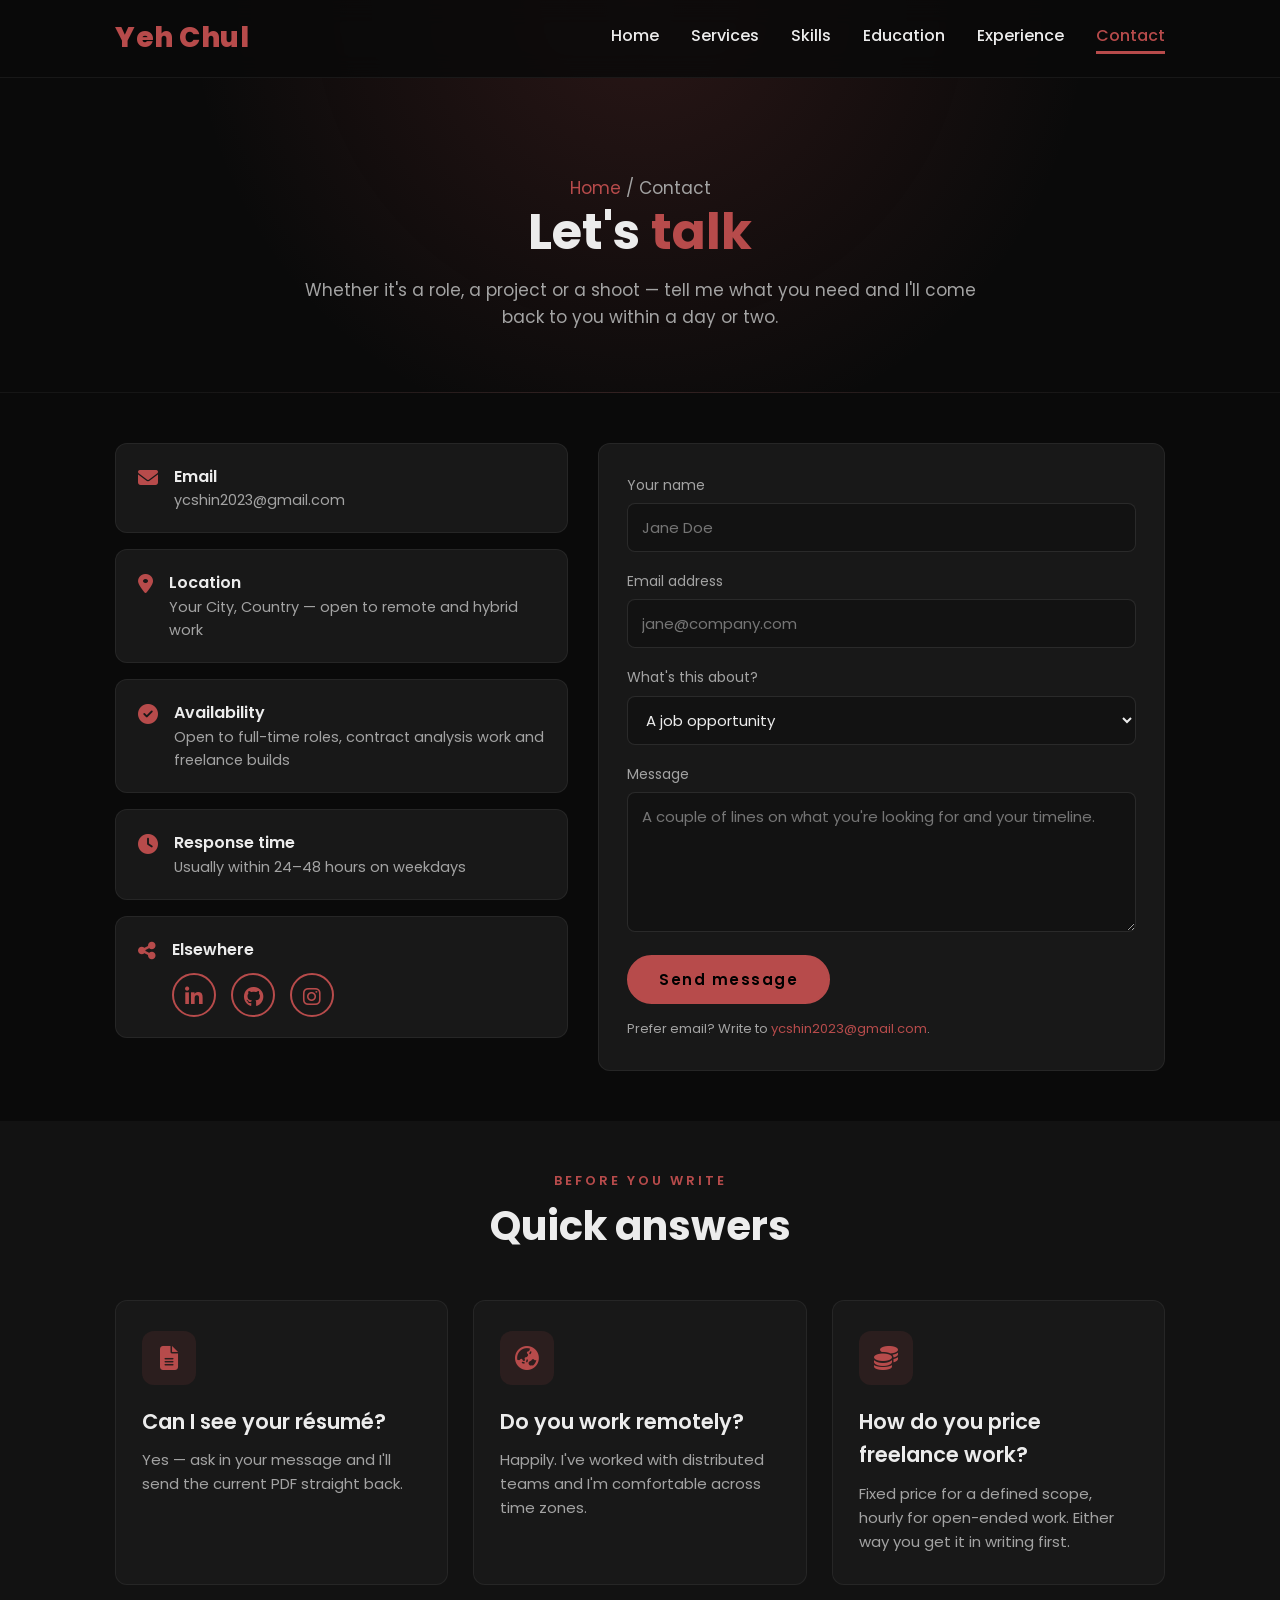
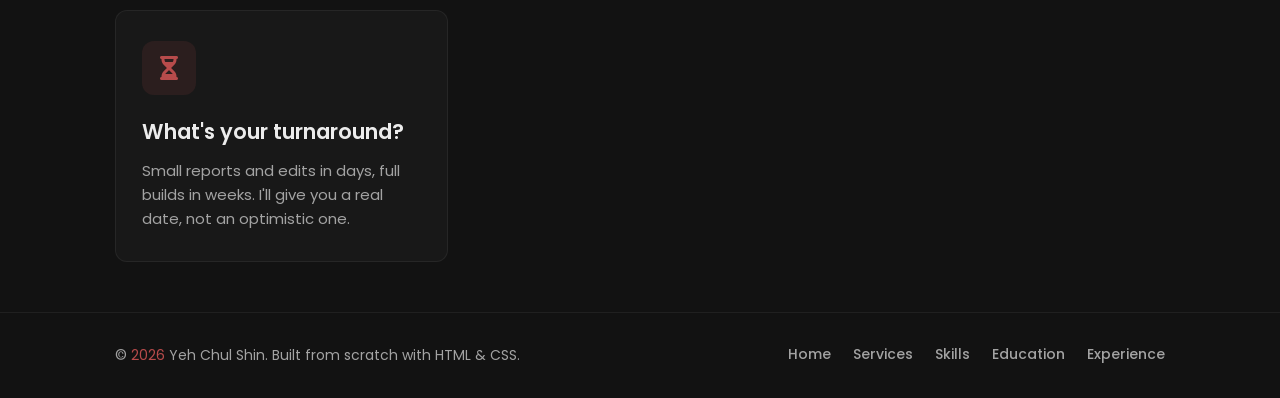
==== contact.html @ a7c72c6f "Add Services, Skills, Education, Experience and Contact pages The nav pointed every link at "#", so " ====
<!DOCTYPE html>
<html lang="en">
<head>
  <meta charset="UTF-8">
  <meta name="viewport" content="width=device-width, initial-scale=1.0">
  <meta name="description" content="Get in touch with Yeh Chul Shin — roles, freelance projects, photography bookings.">
  <title>Contact | Yeh Chul Shin</title>
  <link rel="stylesheet" href="style.css">
  <link rel="stylesheet" href="https://cdnjs.cloudflare.com/ajax/libs/font-awesome/6.5.2/css/all.min.css">
  <!-- Flags that JS is alive so the scroll-reveal styles can apply. -->
  <script>document.documentElement.classList.add('js');</script>
</head>
<body>

  <header>
    <a href="index.html" class="logo">Yeh Chul</a>
    <button class="menu-toggle" aria-label="Toggle navigation" aria-expanded="false">
      <i class="fa-solid fa-bars"></i>
    </button>
    <nav>
      <a href="index.html">Home</a>
      <a href="services.html">Services</a>
      <a href="skills.html">Skills</a>
      <a href="education.html">Education</a>
      <a href="experience.html">Experience</a>
      <a href="contact.html" class="active">Contact</a>
    </nav>
  </header>

  <section class="page-hero">
    <p class="breadcrumb"><a href="index.html">Home</a> / Contact</p>
    <h1>Let's <span>talk</span></h1>
    <p>
      Whether it's a role, a project or a shoot &mdash; tell me what you need and
      I'll come back to you within a day or two.
    </p>
  </section>

  <section>
    <div class="contact-wrap">

      <!-- ===== Contact details =====
           EDIT ME: location, availability and social links -->
      <div class="contact-info">
        <div class="info-item reveal">
          <i class="fa-solid fa-envelope"></i>
          <div>
            <h4>Email</h4>
            <a href="mailto:ycshin2023@gmail.com">ycshin2023@gmail.com</a>
          </div>
        </div>

        <div class="info-item reveal">
          <i class="fa-solid fa-location-dot"></i>
          <div>
            <h4>Location</h4>
            <p>Your City, Country &mdash; open to remote and hybrid work</p>
          </div>
        </div>

        <div class="info-item reveal">
          <i class="fa-solid fa-circle-check"></i>
          <div>
            <h4>Availability</h4>
            <p>Open to full-time roles, contract analysis work and freelance builds</p>
          </div>
        </div>

        <div class="info-item reveal">
          <i class="fa-solid fa-clock"></i>
          <div>
            <h4>Response time</h4>
            <p>Usually within 24&ndash;48 hours on weekdays</p>
          </div>
        </div>

        <div class="info-item reveal">
          <i class="fa-solid fa-share-nodes"></i>
          <div>
            <h4>Elsewhere</h4>
            <div class="social-icons" style="margin: 1rem 0 0;">
              <a href="https://www.linkedin.com/" target="_blank" rel="noopener" aria-label="LinkedIn"><i class="fa-brands fa-linkedin-in"></i></a>
              <a href="https://github.com/ycshin2023" target="_blank" rel="noopener" aria-label="GitHub"><i class="fa-brands fa-github"></i></a>
              <a href="https://www.instagram.com/" target="_blank" rel="noopener" aria-label="Instagram"><i class="fa-brands fa-instagram"></i></a>
            </div>
          </div>
        </div>
      </div>

      <!-- ===== Form =====
           No back end yet: submitting opens the visitor's mail client.
           To collect submissions properly, create a free Formspree form and
           replace the two commented attributes on <form> below. -->
      <form id="contact-form" class="reveal">
        <!-- action="https://formspree.io/f/YOUR_FORM_ID" method="POST" -->
        <div class="field">
          <label for="name">Your name</label>
          <input type="text" id="name" name="name" placeholder="Jane Doe" required>
        </div>

        <div class="field">
          <label for="email">Email address</label>
          <input type="email" id="email" name="email" placeholder="jane@company.com" required>
        </div>

        <div class="field">
          <label for="topic">What's this about?</label>
          <select id="topic" name="topic">
            <option>A job opportunity</option>
            <option>Financial analysis / reporting work</option>
            <option>IT support or automation</option>
            <option>A website build</option>
            <option>A photography booking</option>
            <option>Something else</option>
          </select>
        </div>

        <div class="field">
          <label for="message">Message</label>
          <textarea id="message" name="message" placeholder="A couple of lines on what you're looking for and your timeline." required></textarea>
        </div>

        <button type="submit" class="btn solid">Send message</button>

        <p class="form-note">
          Prefer email? Write to
          <a href="mailto:ycshin2023@gmail.com" style="color: var(--accent);">ycshin2023@gmail.com</a>.
        </p>
        <p class="form-status" id="form-status">
          Your mail client should be opening with the message ready to send.
        </p>
      </form>

    </div>
  </section>

  <!-- ===== FAQ ===== -->
  <section class="alt-bg">
    <div class="section-head reveal">
      <span class="eyebrow">Before you write</span>
      <h2>Quick answers</h2>
    </div>

    <div class="card-grid">
      <div class="card reveal">
        <div class="icon"><i class="fa-solid fa-file-lines"></i></div>
        <h3>Can I see your résumé?</h3>
        <p>Yes &mdash; ask in your message and I'll send the current PDF straight back.</p>
      </div>
      <div class="card reveal">
        <div class="icon"><i class="fa-solid fa-earth-asia"></i></div>
        <h3>Do you work remotely?</h3>
        <p>Happily. I've worked with distributed teams and I'm comfortable across time zones.</p>
      </div>
      <div class="card reveal">
        <div class="icon"><i class="fa-solid fa-coins"></i></div>
        <h3>How do you price freelance work?</h3>
        <p>Fixed price for a defined scope, hourly for open-ended work. Either way you get it in writing first.</p>
      </div>
      <div class="card reveal">
        <div class="icon"><i class="fa-solid fa-hourglass-half"></i></div>
        <h3>What's your turnaround?</h3>
        <p>Small reports and edits in days, full builds in weeks. I'll give you a real date, not an optimistic one.</p>
      </div>
    </div>
  </section>

  <footer>
    <p>&copy; <span class="year"></span> Yeh Chul Shin. Built from scratch with HTML &amp; CSS.</p>
    <nav>
      <a href="index.html">Home</a>
      <a href="services.html">Services</a>
      <a href="skills.html">Skills</a>
      <a href="education.html">Education</a>
      <a href="experience.html">Experience</a>
    </nav>
  </footer>

  <script src="script.js"></script>
</body>
</html>
---- style.css ----
@import url('https://fonts.googleapis.com/css2?family=Poppins:wght@200;300;400;500;600;700;800&family=Roboto:ital,wght@0,100..900;1,100..900&display=swap');

/* ============================================================
   Design tokens
   ============================================================ */
:root {
  --accent: #b74b4b;
  --accent-light: #d96a6a;
  --accent-soft: rgba(183, 75, 75, 0.12);
  --bg: #0a0a0a;
  --surface: #121212;
  --surface-2: #181818;
  --line: rgba(183, 75, 75, 0.22);
  --text: #ececec;
  --muted: #a3a3a3;
  --radius: 1.2rem;
  --shadow: 0 1rem 3rem rgba(0, 0, 0, 0.55);
}

* {
  margin: 0;
  padding: 0;
  box-sizing: border-box;
  text-decoration: none;
  border: none;
  outline: none;
  font-family: 'Poppins', Arial, Helvetica, sans-serif;
}

html {
  font-size: 62.5%;
  scroll-behavior: smooth;
}

body {
  width: 100%;
  min-height: 100vh;
  overflow-x: hidden;
  background-color: var(--bg);
  color: var(--text);
  line-height: 1.6;
}

::selection {
  background-color: var(--accent);
  color: #000;
}

img {
  max-width: 100%;
  display: block;
}

span {
  color: var(--accent);
}

/* ============================================================
   Header / navigation
   ============================================================ */
header {
  position: fixed;
  top: 0;
  left: 0;
  width: 100%;
  padding: 1.6rem 9%;
  background-color: rgba(10, 10, 10, 0.85);
  backdrop-filter: blur(12px);
  border-bottom: 1px solid rgba(255, 255, 255, 0.06);
  display: flex;
  justify-content: space-between;
  align-items: center;
  z-index: 100;
}

.logo {
  font-size: 2.8rem;
  color: var(--accent);
  font-weight: 800;
  letter-spacing: 0.05rem;
  transition: 0.3s ease;
}

.logo:hover {
  transform: scale(1.05);
}

nav {
  display: flex;
  align-items: center;
}

nav a {
  font-size: 1.6rem;
  color: var(--text);
  margin-left: 3.2rem;
  font-weight: 500;
  transition: 0.3s ease;
  border-bottom: 3px solid transparent;
  padding-bottom: 0.3rem;
}

nav a:hover,
nav a.active {
  color: var(--accent);
  border-bottom-color: var(--accent);
}

.menu-toggle {
  display: none;
  /* Explicit box so the button stays tappable even if the icon font
     fails to load and the <i> inside it renders empty. */
  width: 4.4rem;
  height: 4.4rem;
  align-items: center;
  justify-content: center;
  font-size: 2.6rem;
  line-height: 1;
  color: var(--accent);
  background: transparent;
  border-radius: 0.8rem;
  cursor: pointer;
}

.menu-toggle:hover {
  background-color: var(--accent-soft);
}

/* ============================================================
   Layout helpers
   ============================================================ */
section {
  padding: 5rem 9%;
}

.section-head {
  max-width: 70rem;
  margin: 0 auto 5rem;
  text-align: center;
}

.eyebrow {
  display: inline-block;
  font-size: 1.3rem;
  letter-spacing: 0.3rem;
  text-transform: uppercase;
  color: var(--accent);
  font-weight: 600;
  margin-bottom: 1rem;
}

.section-head h2 {
  font-size: 4rem;
  font-weight: 700;
  line-height: 1.2;
}

.section-head p {
  font-size: 1.6rem;
  color: var(--muted);
  margin-top: 1.2rem;
}

.alt-bg {
  background-color: var(--surface);
}

/* ============================================================
   Buttons
   ============================================================ */
.btn {
  display: inline-block;
  padding: 1.1rem 3rem;
  background-color: transparent;
  border-radius: 4rem;
  font-size: 1.5rem;
  color: var(--accent);
  letter-spacing: 0.15rem;
  font-weight: 600;
  border: 2px solid var(--accent);
  transition: 0.3s ease;
  cursor: pointer;
}

.btn:hover {
  transform: translateY(-3px);
  background-color: var(--accent);
  color: #000;
  box-shadow: 0 0 2.5rem rgba(183, 75, 75, 0.45);
}

.btn.solid {
  background-color: var(--accent);
  color: #000;
}

.btn.solid:hover {
  background-color: transparent;
  color: var(--accent);
}

.btn-row {
  display: flex;
  flex-wrap: wrap;
  gap: 1.6rem;
  margin-top: 2.5rem;
}

/* ============================================================
   Home / hero
   ============================================================ */
.home {
  display: flex;
  justify-content: center;
  align-items: center;
  gap: 8rem;
  min-height: 100vh;
  padding-top: 12rem;
}

.home .home-content h1 {
  font-size: 5.6rem;
  font-weight: 700;
  line-height: 1.25;
}

.home-content h3 {
  font-size: 3.2rem;
  margin-bottom: 1.5rem;
  font-weight: 600;
}

.home-content p {
  font-size: 1.6rem;
  color: var(--muted);
  max-width: 58rem;
}

.home-img img {
  width: 30vw;
  min-width: 26rem;
  aspect-ratio: 1;
  object-fit: cover;
  border-radius: 50%;
  border: 3px solid var(--accent);
  box-shadow: 0 0 3.5rem rgba(183, 75, 75, 0.35);
  transition: 0.3s ease;
}

.home-img img:hover {
  transform: scale(1.03);
  box-shadow: 0 0 5rem rgba(183, 75, 75, 0.6);
}

.social-icons {
  display: flex;
  gap: 1.5rem;
  margin: 2.5rem 0;
}

.social-icons a {
  display: inline-flex;
  justify-content: center;
  align-items: center;
  width: 4.4rem;
  height: 4.4rem;
  border: 0.2rem solid var(--accent);
  font-size: 2rem;
  border-radius: 50%;
  transition: 0.3s ease;
  color: var(--accent);
}

.social-icons a:hover {
  color: #000;
  transform: translateY(-5px);
  background-color: var(--accent);
  box-shadow: 0 0 2rem rgba(183, 75, 75, 0.5);
}

/* Rotating job title */
.typing-text {
  font-size: 3.2rem;
  font-weight: 600;
  min-width: 28rem;
}

.typing-text span {
  position: relative;
}

.typing-text span::before {
  content: "Financial Analyst";
  color: var(--accent);
  animation: words 12s infinite;
}

.typing-text span::after {
  content: "";
  background-color: var(--bg);
  position: absolute;
  top: 0;
  right: -0.8rem;
  width: calc(100% + 0.8rem);
  height: 100%;
  border-left: 3px solid var(--bg);
  animation: cursor 0.7s infinite, typing 3s steps(18) infinite;
}

@keyframes cursor {
  to { border-left-color: var(--accent); }
}

@keyframes typing {
  10%, 15%, 30%, 35%, 50%, 55%, 70%, 75%, 90%, 95% { width: 0; }
  5%, 20%, 25%, 40%, 45%, 60%, 65%, 80%, 85% { width: calc(100% + 0.8rem); }
}

@keyframes words {
  0%, 25%   { content: "Financial Analyst"; }
  26%, 50%  { content: "IT Specialist"; }
  51%, 75%  { content: "Web Developer"; }
  76%, 100% { content: "Photographer"; }
}

/* ============================================================
   Stats strip
   ============================================================ */
.stats {
  display: grid;
  grid-template-columns: repeat(auto-fit, minmax(20rem, 1fr));
  gap: 2rem;
  padding: 4rem 9%;
  background-color: var(--surface);
  border-block: 1px solid rgba(255, 255, 255, 0.05);
}

.stat {
  text-align: center;
}

.stat strong {
  display: block;
  font-size: 4rem;
  font-weight: 700;
  color: var(--accent);
  line-height: 1.1;
}

.stat span {
  font-size: 1.4rem;
  color: var(--muted);
  letter-spacing: 0.1rem;
}

/* ============================================================
   Page banner (sub-pages)
   ============================================================ */
.page-hero {
  padding: 16rem 9% 6rem;
  text-align: center;
  background:
    radial-gradient(circle at 50% 0%, rgba(183, 75, 75, 0.18), transparent 60%),
    var(--bg);
  border-bottom: 1px solid rgba(255, 255, 255, 0.05);
}

.page-hero h1 {
  font-size: 5rem;
  font-weight: 700;
  line-height: 1.2;
}

.page-hero p {
  font-size: 1.7rem;
  color: var(--muted);
  max-width: 68rem;
  margin: 1.5rem auto 0;
}

.breadcrumb {
  font-size: 1.4rem;
  color: var(--muted);
  margin-bottom: 1.5rem;
}

.breadcrumb a {
  color: var(--accent);
}

.breadcrumb a:hover {
  text-decoration: underline;
}

/* ============================================================
   Cards
   ============================================================ */
.card-grid {
  display: grid;
  grid-template-columns: repeat(auto-fit, minmax(30rem, 1fr));
  gap: 2.5rem;
}

.card {
  background-color: var(--surface-2);
  border: 1px solid rgba(255, 255, 255, 0.06);
  border-radius: var(--radius);
  padding: 3rem 2.6rem;
  transition: 0.3s ease;
}

.card:hover {
  transform: translateY(-6px);
  border-color: var(--accent);
  box-shadow: var(--shadow);
}

.card .icon {
  display: inline-flex;
  justify-content: center;
  align-items: center;
  width: 5.4rem;
  height: 5.4rem;
  border-radius: 1.2rem;
  background-color: var(--accent-soft);
  color: var(--accent);
  font-size: 2.4rem;
  margin-bottom: 2rem;
}

.card h3 {
  font-size: 2.1rem;
  font-weight: 600;
  margin-bottom: 1rem;
}

.card p {
  font-size: 1.5rem;
  color: var(--muted);
}

.card ul {
  list-style: none;
  margin-top: 1.8rem;
  display: grid;
  gap: 0.9rem;
}

.card ul li {
  font-size: 1.45rem;
  color: var(--muted);
  padding-left: 2.4rem;
  position: relative;
}

.card ul li::before {
  content: "\2713";
  position: absolute;
  left: 0;
  color: var(--accent);
  font-weight: 700;
}

.card-link {
  display: inline-block;
  margin-top: 2rem;
  font-size: 1.45rem;
  font-weight: 600;
  color: var(--accent);
}

.card-link:hover {
  letter-spacing: 0.08rem;
}

/* Teaser cards on the home page */
.teaser {
  display: block;
  color: inherit;
}

.teaser h3 {
  display: flex;
  align-items: center;
  justify-content: space-between;
  gap: 1rem;
}

.teaser h3 i {
  color: var(--accent);
  font-size: 1.6rem;
  transition: 0.3s ease;
}

.teaser:hover h3 i {
  transform: translateX(6px);
}

/* ============================================================
   Skills
   ============================================================ */
.skill-block {
  background-color: var(--surface-2);
  border: 1px solid rgba(255, 255, 255, 0.06);
  border-radius: var(--radius);
  padding: 3rem 2.6rem;
}

.skill-block h3 {
  font-size: 2rem;
  margin-bottom: 2.5rem;
  display: flex;
  align-items: center;
  gap: 1.2rem;
}

.skill-block h3 i {
  color: var(--accent);
}

.skill {
  margin-bottom: 2rem;
}

.skill-label {
  display: flex;
  justify-content: space-between;
  font-size: 1.45rem;
  margin-bottom: 0.7rem;
  color: var(--muted);
}

.skill-label strong {
  color: var(--text);
  font-weight: 500;
}

.bar {
  height: 0.8rem;
  border-radius: 1rem;
  background-color: rgba(255, 255, 255, 0.08);
  overflow: hidden;
}

.bar span {
  display: block;
  height: 100%;
  width: 0;
  border-radius: 1rem;
  background: linear-gradient(90deg, var(--accent), var(--accent-light));
  transition: width 1.2s cubic-bezier(0.2, 0.8, 0.2, 1);
}

.tag-cloud {
  display: flex;
  flex-wrap: wrap;
  gap: 1rem;
}

.tag {
  font-size: 1.4rem;
  padding: 0.7rem 1.6rem;
  border-radius: 4rem;
  border: 1px solid var(--line);
  background-color: var(--accent-soft);
  color: var(--text);
  transition: 0.3s ease;
}

.tag:hover {
  background-color: var(--accent);
  color: #000;
  transform: translateY(-3px);
}

/* ============================================================
   Timeline (education + experience)
   ============================================================ */
.timeline {
  position: relative;
  max-width: 88rem;
  margin: 0 auto;
  padding-left: 3.5rem;
}

.timeline::before {
  content: "";
  position: absolute;
  left: 0.85rem;
  top: 0.8rem;
  bottom: 0.8rem;
  width: 2px;
  background: linear-gradient(180deg, var(--accent), rgba(183, 75, 75, 0.1));
}

.timeline-item {
  position: relative;
  background-color: var(--surface-2);
  border: 1px solid rgba(255, 255, 255, 0.06);
  border-radius: var(--radius);
  padding: 2.6rem 2.6rem;
  margin-bottom: 2.5rem;
  transition: 0.3s ease;
}

.timeline-item:hover {
  border-color: var(--accent);
  transform: translateX(6px);
}

.timeline-item::before {
  content: "";
  position: absolute;
  left: -3.32rem;
  top: 3rem;
  width: 1.4rem;
  height: 1.4rem;
  border-radius: 50%;
  background-color: var(--bg);
  border: 3px solid var(--accent);
}

.timeline-date {
  display: inline-block;
  font-size: 1.3rem;
  font-weight: 600;
  letter-spacing: 0.1rem;
  color: var(--accent);
  background-color: var(--accent-soft);
  padding: 0.4rem 1.4rem;
  border-radius: 4rem;
  margin-bottom: 1.2rem;
}

.timeline-item h3 {
  font-size: 2.1rem;
  font-weight: 600;
}

.timeline-item .org {
  font-size: 1.5rem;
  color: var(--accent-light);
  margin-bottom: 1.2rem;
}

.timeline-item p {
  font-size: 1.5rem;
  color: var(--muted);
}

.timeline-item ul {
  list-style: none;
  margin-top: 1.4rem;
  display: grid;
  gap: 0.9rem;
}

.timeline-item ul li {
  font-size: 1.45rem;
  color: var(--muted);
  padding-left: 2.2rem;
  position: relative;
}

.timeline-item ul li::before {
  content: "\25B8";
  position: absolute;
  left: 0;
  color: var(--accent);
}

.chip-row {
  display: flex;
  flex-wrap: wrap;
  gap: 0.8rem;
  margin-top: 1.8rem;
}

.chip {
  font-size: 1.25rem;
  padding: 0.4rem 1.2rem;
  border-radius: 4rem;
  border: 1px solid var(--line);
  color: var(--muted);
}

/* ============================================================
   Contact
   ============================================================ */
.contact-wrap {
  display: grid;
  grid-template-columns: 1fr 1.25fr;
  gap: 3rem;
  max-width: 110rem;
  margin: 0 auto;
}

.contact-info {
  display: grid;
  gap: 1.6rem;
  align-content: start;
}

.info-item {
  display: flex;
  gap: 1.6rem;
  align-items: flex-start;
  background-color: var(--surface-2);
  border: 1px solid rgba(255, 255, 255, 0.06);
  border-radius: var(--radius);
  padding: 2rem 2.2rem;
  transition: 0.3s ease;
}

.info-item:hover {
  border-color: var(--accent);
}

.info-item i {
  color: var(--accent);
  font-size: 2rem;
  margin-top: 0.4rem;
}

.info-item h4 {
  font-size: 1.6rem;
  font-weight: 600;
}

.info-item p,
.info-item a {
  font-size: 1.45rem;
  color: var(--muted);
  word-break: break-word;
}

.info-item a:hover {
  color: var(--accent);
}

form {
  background-color: var(--surface-2);
  border: 1px solid rgba(255, 255, 255, 0.06);
  border-radius: var(--radius);
  padding: 3rem 2.8rem;
}

.field {
  margin-bottom: 1.8rem;
}

.field label {
  display: block;
  font-size: 1.4rem;
  margin-bottom: 0.7rem;
  color: var(--muted);
}

.field input,
.field select,
.field textarea {
  width: 100%;
  font-size: 1.5rem;
  color: var(--text);
  background-color: var(--surface);
  border: 1px solid rgba(255, 255, 255, 0.1);
  border-radius: 0.8rem;
  padding: 1.2rem 1.4rem;
  transition: 0.3s ease;
}

.field input:focus,
.field select:focus,
.field textarea:focus {
  border-color: var(--accent);
  box-shadow: 0 0 0 3px var(--accent-soft);
}

.field textarea {
  resize: vertical;
  min-height: 14rem;
}

.form-note {
  font-size: 1.3rem;
  color: var(--muted);
  margin-top: 1.5rem;
}

.form-status {
  font-size: 1.45rem;
  margin-top: 1.5rem;
  display: none;
}

.form-status.show {
  display: block;
  color: var(--accent-light);
}

/* ============================================================
   CTA band + footer
   ============================================================ */
.cta {
  text-align: center;
  background:
    radial-gradient(circle at 50% 100%, rgba(183, 75, 75, 0.18), transparent 60%),
    var(--bg);
}

.cta h2 {
  font-size: 3.6rem;
  font-weight: 700;
}

.cta p {
  font-size: 1.6rem;
  color: var(--muted);
  max-width: 56rem;
  margin: 1.2rem auto 0;
}

.cta .btn-row {
  justify-content: center;
}

footer {
  padding: 3rem 9%;
  background-color: var(--surface);
  border-top: 1px solid rgba(255, 255, 255, 0.06);
  display: flex;
  flex-wrap: wrap;
  gap: 1.5rem;
  justify-content: space-between;
  align-items: center;
}

footer p,
footer a {
  font-size: 1.4rem;
  color: var(--muted);
}

footer nav a {
  margin-left: 2.2rem;
  border: none;
}

footer a:hover {
  color: var(--accent);
}

/* ============================================================
   Scroll reveal
   ============================================================ */
/* Only hide content once we know JavaScript is running to bring it back.
   Without the .js class (script blocked, JS disabled) everything stays
   visible rather than leaving a blank page. */
.js .reveal {
  opacity: 0;
  transform: translateY(2.5rem);
  transition: opacity 0.7s ease, transform 0.7s ease;
}

.js .reveal.visible {
  opacity: 1;
  transform: none;
}

@media (prefers-reduced-motion: reduce) {
  * {
    animation: none !important;
    transition: none !important;
  }
  .js .reveal {
    opacity: 1;
    transform: none;
  }
}

/* ============================================================
   Responsive
   ============================================================ */
@media (max-width: 1100px) {
  .home { gap: 4rem; }
  .contact-wrap { grid-template-columns: 1fr; }
}

@media (max-width: 995px) {
  .menu-toggle { display: inline-flex; }

  nav {
    position: absolute;
    display: none;
    flex-direction: column;
    align-items: flex-start;
    top: 100%;
    right: 0;
    width: 55%;
    min-width: 24rem;
    padding: 2rem 2.5rem;
    background-color: #161616;
    border-left: 3px solid var(--accent);
    border-bottom: 3px solid var(--accent);
    border-bottom-left-radius: 2rem;
  }

  nav.active { display: flex; }

  nav a {
    display: block;
    font-size: 1.8rem;
    margin: 1.4rem 0;
    margin-left: 0;
  }

  .home {
    flex-direction: column-reverse;
    text-align: center;
    padding-top: 14rem;
  }

  .home-content p { margin-inline: auto; }
  .social-icons, .btn-row { justify-content: center; }
  .home .home-content h1 { font-size: 4.2rem; }
  .home-content h3, .typing-text { font-size: 2.6rem; }
  .home-img img { width: 62vw; }
  .page-hero h1 { font-size: 3.8rem; }
  .section-head h2 { font-size: 3.2rem; }
  footer { justify-content: center; text-align: center; }
  footer nav {
    position: static;
    display: flex;
    flex-direction: row;
    flex-wrap: wrap;
    justify-content: center;
    gap: 1.5rem;
    width: auto;
    padding: 0;
    border: none;
    background: transparent;
  }
  footer nav a { margin: 0; font-size: 1.4rem; }
}

@media (max-width: 600px) {
  section { padding: 4rem 6%; }
  header { padding: 1.4rem 6%; }
  .page-hero { padding: 13rem 6% 5rem; }
  .stats { padding: 3.5rem 6%; }
  footer { padding: 3rem 6%; }
  .timeline { padding-left: 2.6rem; }
  .timeline-item::before { left: -2.45rem; }
}
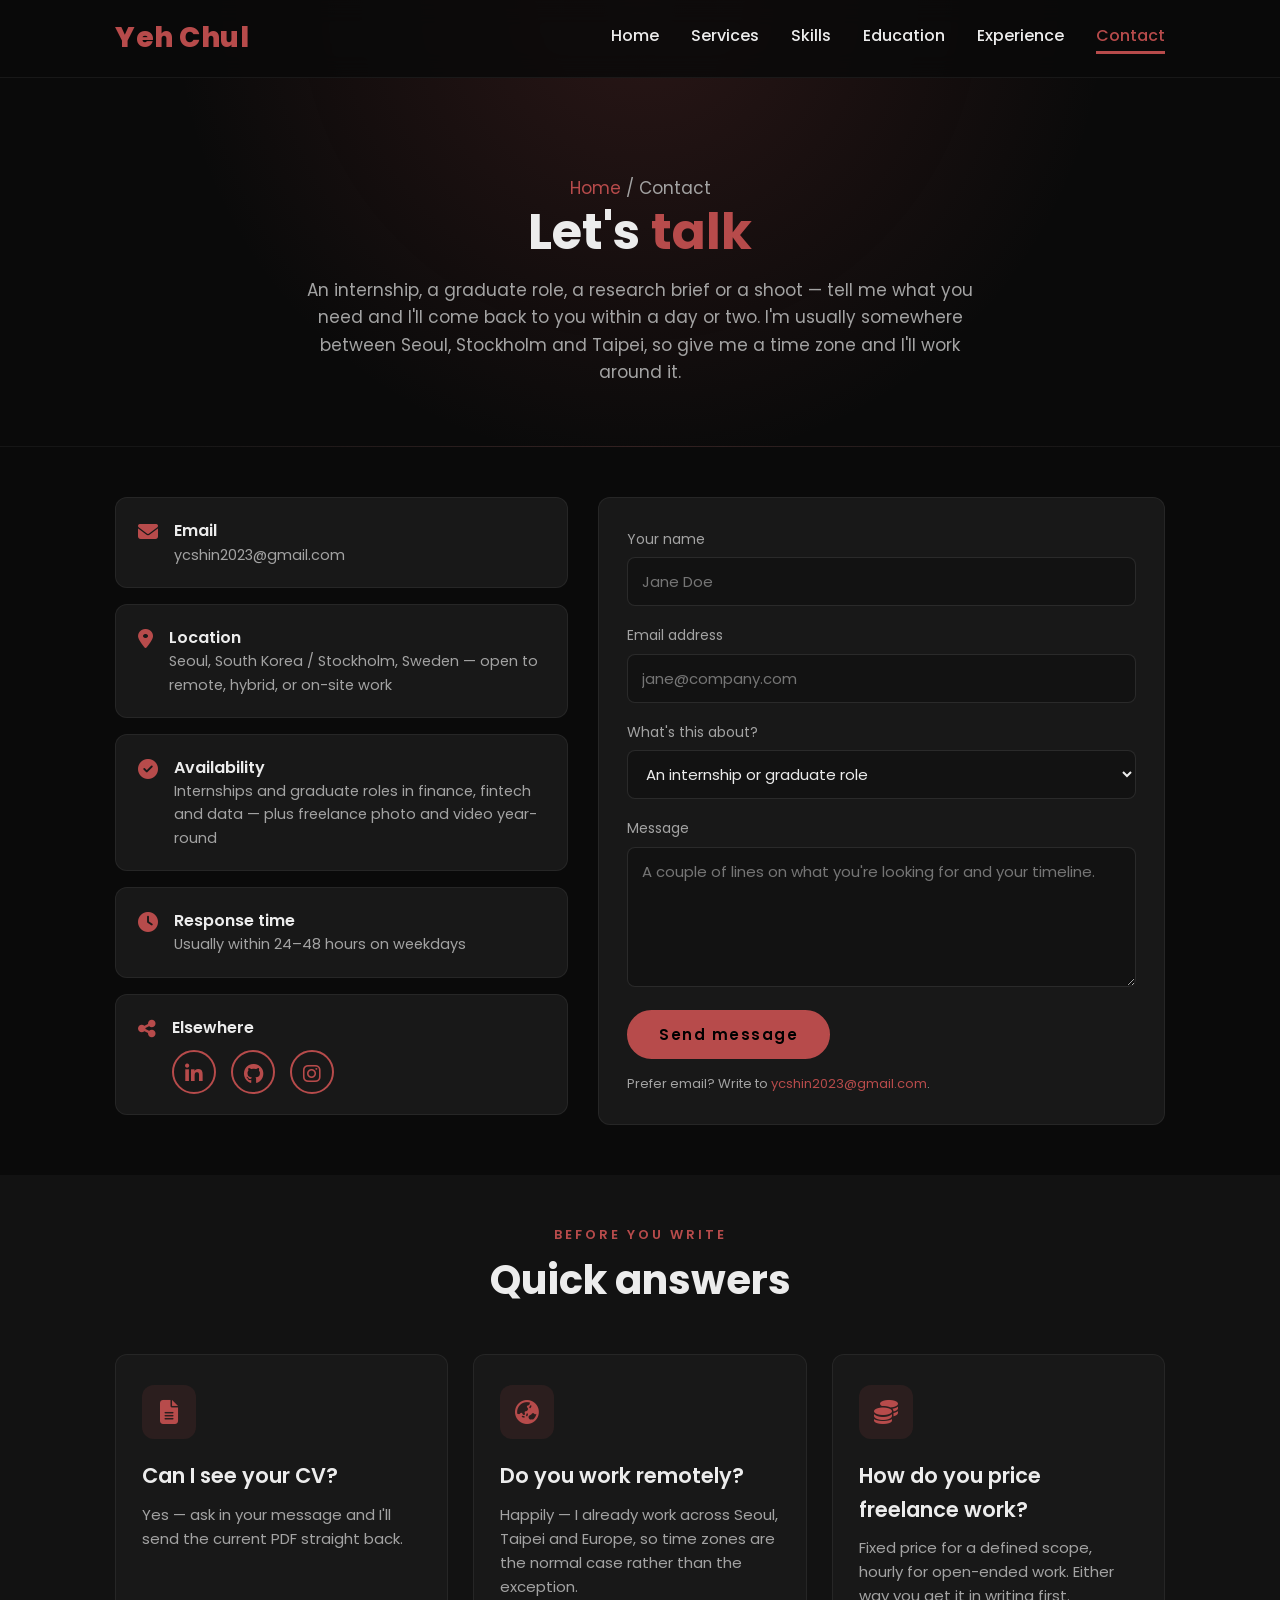
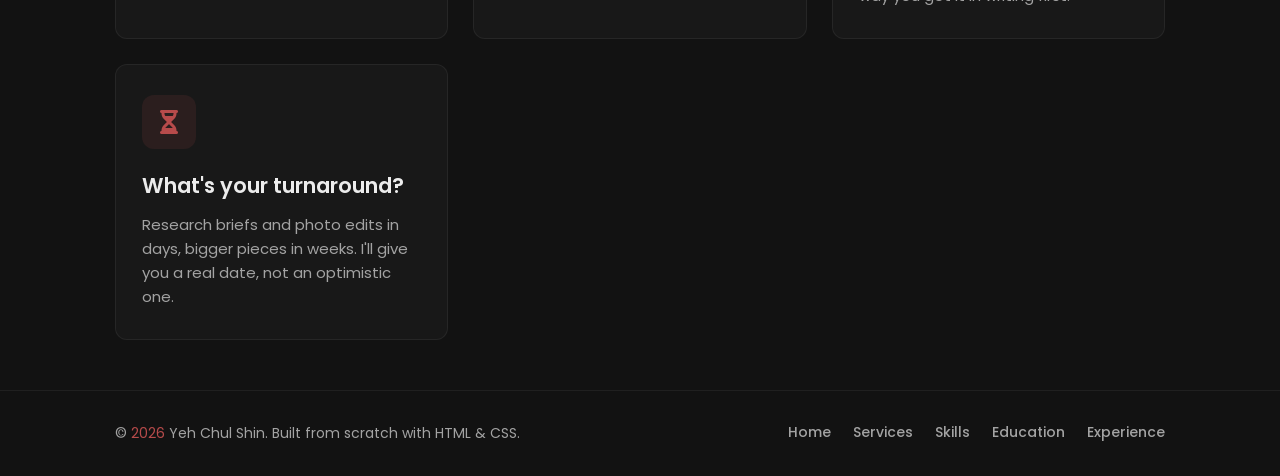
==== commit 5957fc83: "Replace placeholder content with Yeh Chul Shin's real profile Applies 42 copy edits made in the prev" ====
--- a/contact.html
+++ b/contact.html
@@ -3,7 +3,7 @@
 <head>
   <meta charset="UTF-8">
   <meta name="viewport" content="width=device-width, initial-scale=1.0">
-  <meta name="description" content="Get in touch with Yeh Chul Shin — roles, freelance projects, photography bookings.">
+  <meta name="description" content="Get in touch with Yeh Chul Shin — internships, graduate roles, research briefs and photography bookings.">
   <title>Contact | Yeh Chul Shin</title>
   <link rel="stylesheet" href="style.css">
   <link rel="stylesheet" href="https://cdnjs.cloudflare.com/ajax/libs/font-awesome/6.5.2/css/all.min.css">
@@ -31,8 +31,10 @@
     <p class="breadcrumb"><a href="index.html">Home</a> / Contact</p>
     <h1>Let's <span>talk</span></h1>
     <p>
-      Whether it's a role, a project or a shoot &mdash; tell me what you need and
-      I'll come back to you within a day or two.
+      An internship, a graduate role, a research brief or a shoot &mdash; tell
+      me what you need and I'll come back to you within a day or two. I'm
+      usually somewhere between Seoul, Stockholm and Taipei, so give me a
+      time zone and I'll work around it.
     </p>
   </section>
 
@@ -40,7 +42,8 @@
     <div class="contact-wrap">
 
       <!-- ===== Contact details =====
-           EDIT ME: location, availability and social links -->
+           EDIT ME: the LinkedIn and Instagram links still point at each
+           site's homepage - swap in your own profile URLs. -->
       <div class="contact-info">
         <div class="info-item reveal">
           <i class="fa-solid fa-envelope"></i>
@@ -54,7 +57,7 @@
           <i class="fa-solid fa-location-dot"></i>
           <div>
             <h4>Location</h4>
-            <p>Your City, Country &mdash; open to remote and hybrid work</p>
+            <p>Seoul, South Korea / Stockholm, Sweden &mdash; open to remote, hybrid, or on-site work</p>
           </div>
         </div>
 
@@ -62,7 +65,7 @@
           <i class="fa-solid fa-circle-check"></i>
           <div>
             <h4>Availability</h4>
-            <p>Open to full-time roles, contract analysis work and freelance builds</p>
+            <p>Internships and graduate roles in finance, fintech and data &mdash; plus freelance photo and video year-round</p>
           </div>
         </div>
 
@@ -106,11 +109,11 @@
         <div class="field">
           <label for="topic">What's this about?</label>
           <select id="topic" name="topic">
-            <option>A job opportunity</option>
-            <option>Financial analysis / reporting work</option>
-            <option>IT support or automation</option>
-            <option>A website build</option>
-            <option>A photography booking</option>
+            <option>An internship or graduate role</option>
+            <option>A research or analysis brief</option>
+            <option>Data &amp; dashboard work</option>
+            <option>Communications or content</option>
+            <option>A photo or video booking</option>
             <option>Something else</option>
           </select>
         </div>
@@ -144,13 +147,13 @@
     <div class="card-grid">
       <div class="card reveal">
         <div class="icon"><i class="fa-solid fa-file-lines"></i></div>
-        <h3>Can I see your résumé?</h3>
+        <h3>Can I see your CV?</h3>
         <p>Yes &mdash; ask in your message and I'll send the current PDF straight back.</p>
       </div>
       <div class="card reveal">
         <div class="icon"><i class="fa-solid fa-earth-asia"></i></div>
         <h3>Do you work remotely?</h3>
-        <p>Happily. I've worked with distributed teams and I'm comfortable across time zones.</p>
+        <p>Happily &mdash; I already work across Seoul, Taipei and Europe, so time zones are the normal case rather than the exception.</p>
       </div>
       <div class="card reveal">
         <div class="icon"><i class="fa-solid fa-coins"></i></div>
@@ -160,7 +163,7 @@
       <div class="card reveal">
         <div class="icon"><i class="fa-solid fa-hourglass-half"></i></div>
         <h3>What's your turnaround?</h3>
-        <p>Small reports and edits in days, full builds in weeks. I'll give you a real date, not an optimistic one.</p>
+        <p>Research briefs and photo edits in days, bigger pieces in weeks. I'll give you a real date, not an optimistic one.</p>
       </div>
     </div>
   </section>
--- a/style.css
+++ b/style.css
@@ -290,7 +290,7 @@
 }
 
 .typing-text span::before {
-  content: "Financial Analyst";
+  content: "Business Student";
   color: var(--accent);
   animation: words 12s infinite;
 }
@@ -317,9 +317,9 @@
 }
 
 @keyframes words {
-  0%, 25%   { content: "Financial Analyst"; }
-  26%, 50%  { content: "IT Specialist"; }
-  51%, 75%  { content: "Web Developer"; }
+  0%, 25%   { content: "Business Student"; }
+  26%, 50%  { content: "Research Assistant"; }
+  51%, 75%  { content: "Data Analyst"; }
   76%, 100% { content: "Photographer"; }
 }
 
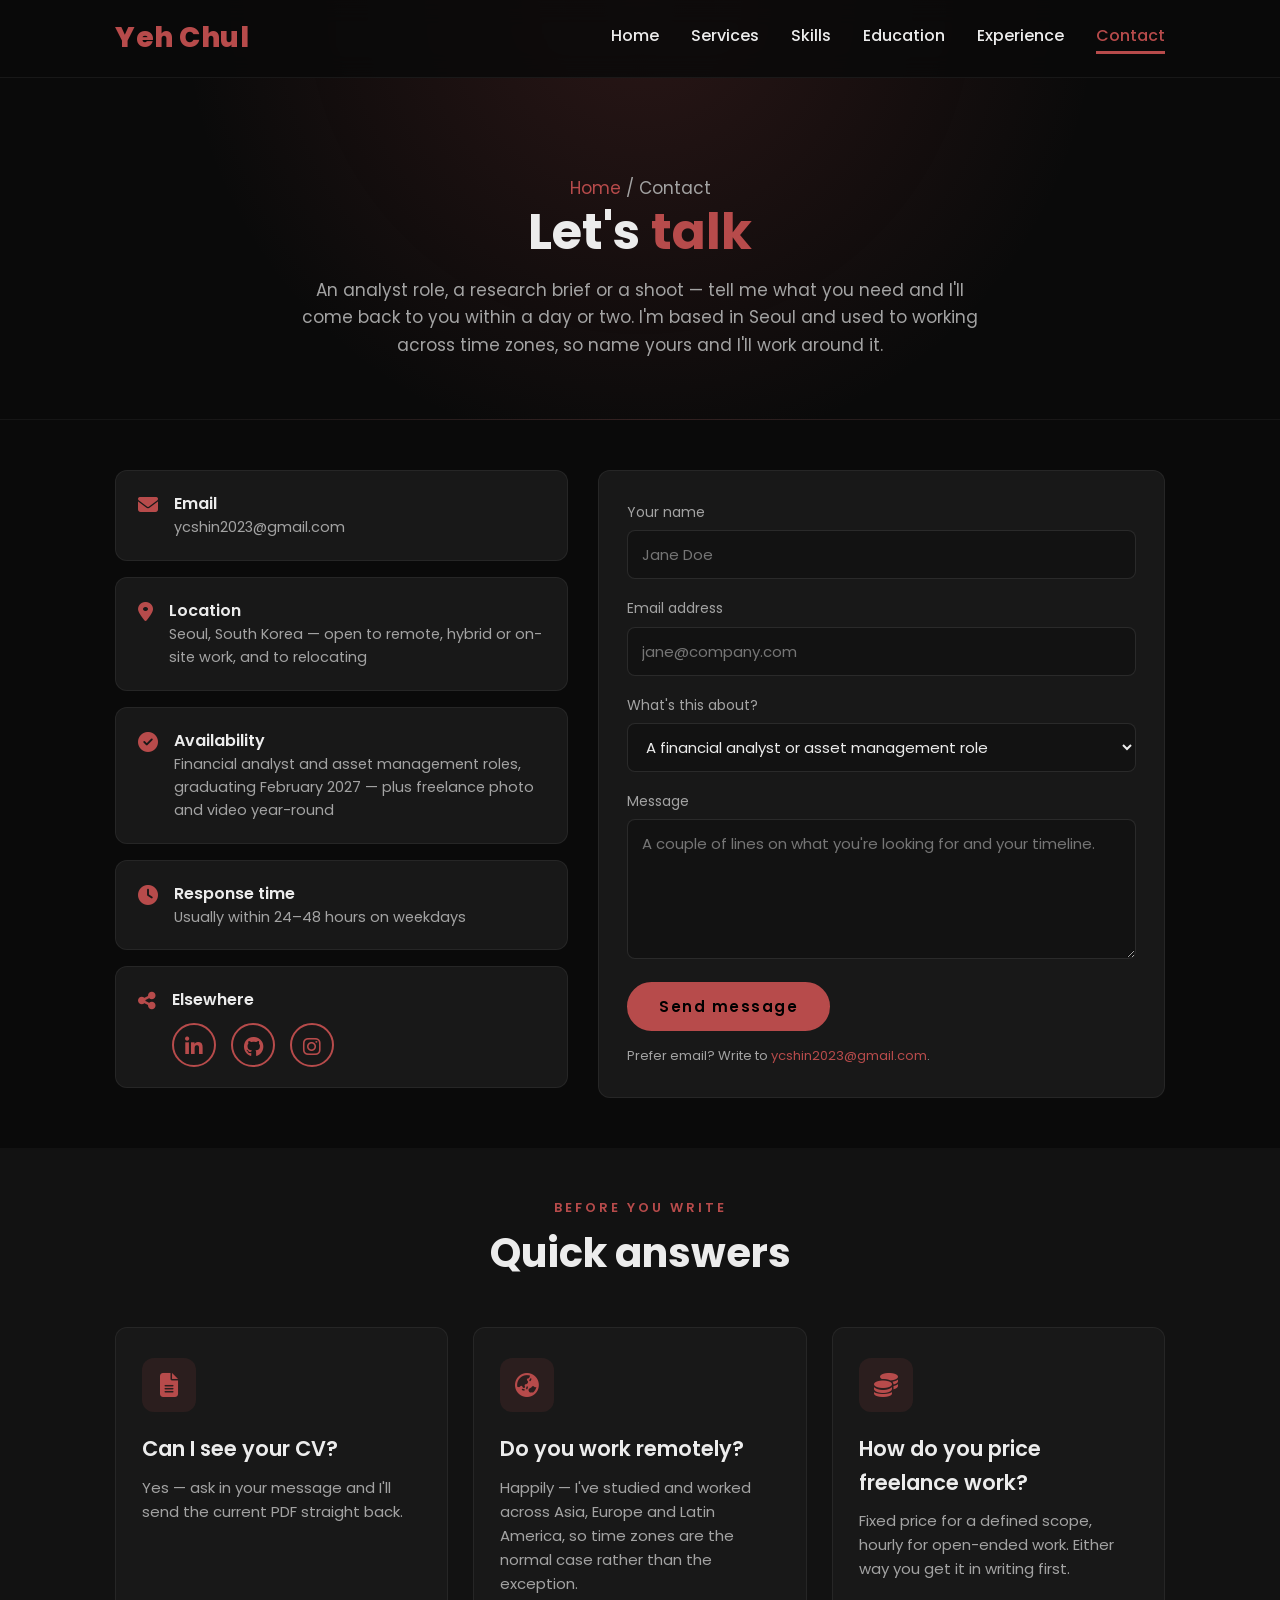
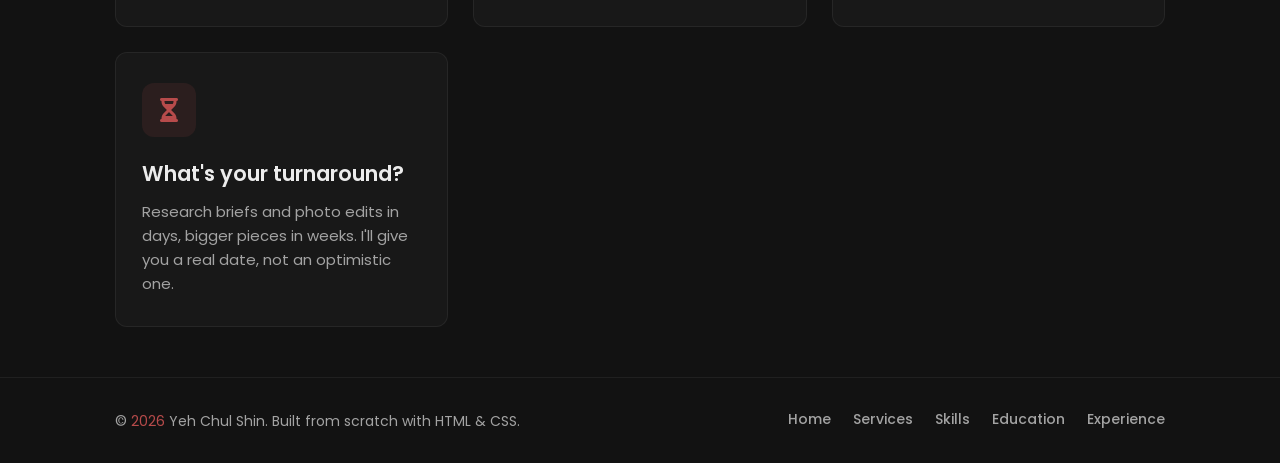
==== commit 61509790: "Rebuild content from the CV and fix the hero typing animation Typing animation: The rotating job tit" ====
--- a/contact.html
+++ b/contact.html
@@ -3,7 +3,7 @@
 <head>
   <meta charset="UTF-8">
   <meta name="viewport" content="width=device-width, initial-scale=1.0">
-  <meta name="description" content="Get in touch with Yeh Chul Shin — internships, graduate roles, research briefs and photography bookings.">
+  <meta name="description" content="Get in touch with Yeh Chul Shin — financial analyst and asset management roles, research briefs and photography bookings.">
   <title>Contact | Yeh Chul Shin</title>
   <link rel="stylesheet" href="style.css">
   <link rel="stylesheet" href="https://cdnjs.cloudflare.com/ajax/libs/font-awesome/6.5.2/css/all.min.css">
@@ -31,10 +31,10 @@
     <p class="breadcrumb"><a href="index.html">Home</a> / Contact</p>
     <h1>Let's <span>talk</span></h1>
     <p>
-      An internship, a graduate role, a research brief or a shoot &mdash; tell
-      me what you need and I'll come back to you within a day or two. I'm
-      usually somewhere between Seoul, Stockholm and Taipei, so give me a
-      time zone and I'll work around it.
+      An analyst role, a research brief or a shoot &mdash; tell me what you
+      need and I'll come back to you within a day or two. I'm based in Seoul
+      and used to working across time zones, so name yours and I'll work
+      around it.
     </p>
   </section>
 
@@ -42,8 +42,9 @@
     <div class="contact-wrap">
 
       <!-- ===== Contact details =====
-           EDIT ME: the LinkedIn and Instagram links still point at each
-           site's homepage - swap in your own profile URLs. -->
+           EDIT ME: the Instagram link still points at instagram.com - swap in
+           your own profile. Your phone number is on the CV but deliberately
+           left off a public page; add it here if you want it reachable. -->
       <div class="contact-info">
         <div class="info-item reveal">
           <i class="fa-solid fa-envelope"></i>
@@ -57,7 +58,7 @@
           <i class="fa-solid fa-location-dot"></i>
           <div>
             <h4>Location</h4>
-            <p>Seoul, South Korea / Stockholm, Sweden &mdash; open to remote, hybrid, or on-site work</p>
+            <p>Seoul, South Korea &mdash; open to remote, hybrid or on-site work, and to relocating</p>
           </div>
         </div>
 
@@ -65,7 +66,7 @@
           <i class="fa-solid fa-circle-check"></i>
           <div>
             <h4>Availability</h4>
-            <p>Internships and graduate roles in finance, fintech and data &mdash; plus freelance photo and video year-round</p>
+            <p>Financial analyst and asset management roles, graduating February 2027 &mdash; plus freelance photo and video year-round</p>
           </div>
         </div>
 
@@ -82,7 +83,7 @@
           <div>
             <h4>Elsewhere</h4>
             <div class="social-icons" style="margin: 1rem 0 0;">
-              <a href="https://www.linkedin.com/" target="_blank" rel="noopener" aria-label="LinkedIn"><i class="fa-brands fa-linkedin-in"></i></a>
+              <a href="https://www.linkedin.com/in/yeh-chul-shin" target="_blank" rel="noopener" aria-label="LinkedIn"><i class="fa-brands fa-linkedin-in"></i></a>
               <a href="https://github.com/ycshin2023" target="_blank" rel="noopener" aria-label="GitHub"><i class="fa-brands fa-github"></i></a>
               <a href="https://www.instagram.com/" target="_blank" rel="noopener" aria-label="Instagram"><i class="fa-brands fa-instagram"></i></a>
             </div>
@@ -109,9 +110,9 @@
         <div class="field">
           <label for="topic">What's this about?</label>
           <select id="topic" name="topic">
-            <option>An internship or graduate role</option>
+            <option>A financial analyst or asset management role</option>
+            <option>An internship or graduate programme</option>
             <option>A research or analysis brief</option>
-            <option>Data &amp; dashboard work</option>
             <option>Communications or content</option>
             <option>A photo or video booking</option>
             <option>Something else</option>
@@ -153,7 +154,7 @@
       <div class="card reveal">
         <div class="icon"><i class="fa-solid fa-earth-asia"></i></div>
         <h3>Do you work remotely?</h3>
-        <p>Happily &mdash; I already work across Seoul, Taipei and Europe, so time zones are the normal case rather than the exception.</p>
+        <p>Happily &mdash; I've studied and worked across Asia, Europe and Latin America, so time zones are the normal case rather than the exception.</p>
       </div>
       <div class="card reveal">
         <div class="icon"><i class="fa-solid fa-coins"></i></div>
--- a/style.css
+++ b/style.css
@@ -289,12 +289,18 @@
   position: relative;
 }
 
+/* The word itself. One word per quarter of the cycle, so each gets 4s. */
 .typing-text span::before {
   content: "Business Student";
   color: var(--accent);
-  animation: words 12s infinite;
-}
-
+  animation: words 16s infinite;
+}
+
+/* A mask sitting over the word, with the caret on its leading edge.
+   Full width hides the word, zero width reveals it — so shrinking the
+   mask types the word out and growing it again deletes it. `typing` runs
+   at exactly one quarter of `words`, which is what keeps one type-hold-
+   delete pass aligned to one word. */
 .typing-text span::after {
   content: "";
   background-color: var(--bg);
@@ -304,7 +310,7 @@
   width: calc(100% + 0.8rem);
   height: 100%;
   border-left: 3px solid var(--bg);
-  animation: cursor 0.7s infinite, typing 3s steps(18) infinite;
+  animation: cursor 0.7s infinite, typing 4s steps(18, end) infinite;
 }
 
 @keyframes cursor {
@@ -312,14 +318,16 @@
 }
 
 @keyframes typing {
-  10%, 15%, 30%, 35%, 50%, 55%, 70%, 75%, 90%, 95% { width: 0; }
-  5%, 20%, 25%, 40%, 45%, 60%, 65%, 80%, 85% { width: calc(100% + 0.8rem); }
+  /* Covered at both ends, so the word underneath swaps out of sight. */
+  0%, 8%    { width: calc(100% + 0.8rem); }
+  46%, 70%  { width: 0; }
+  96%, 100% { width: calc(100% + 0.8rem); }
 }
 
 @keyframes words {
   0%, 25%   { content: "Business Student"; }
   26%, 50%  { content: "Research Assistant"; }
-  51%, 75%  { content: "Data Analyst"; }
+  51%, 75%  { content: "Founder"; }
   76%, 100% { content: "Photographer"; }
 }
 
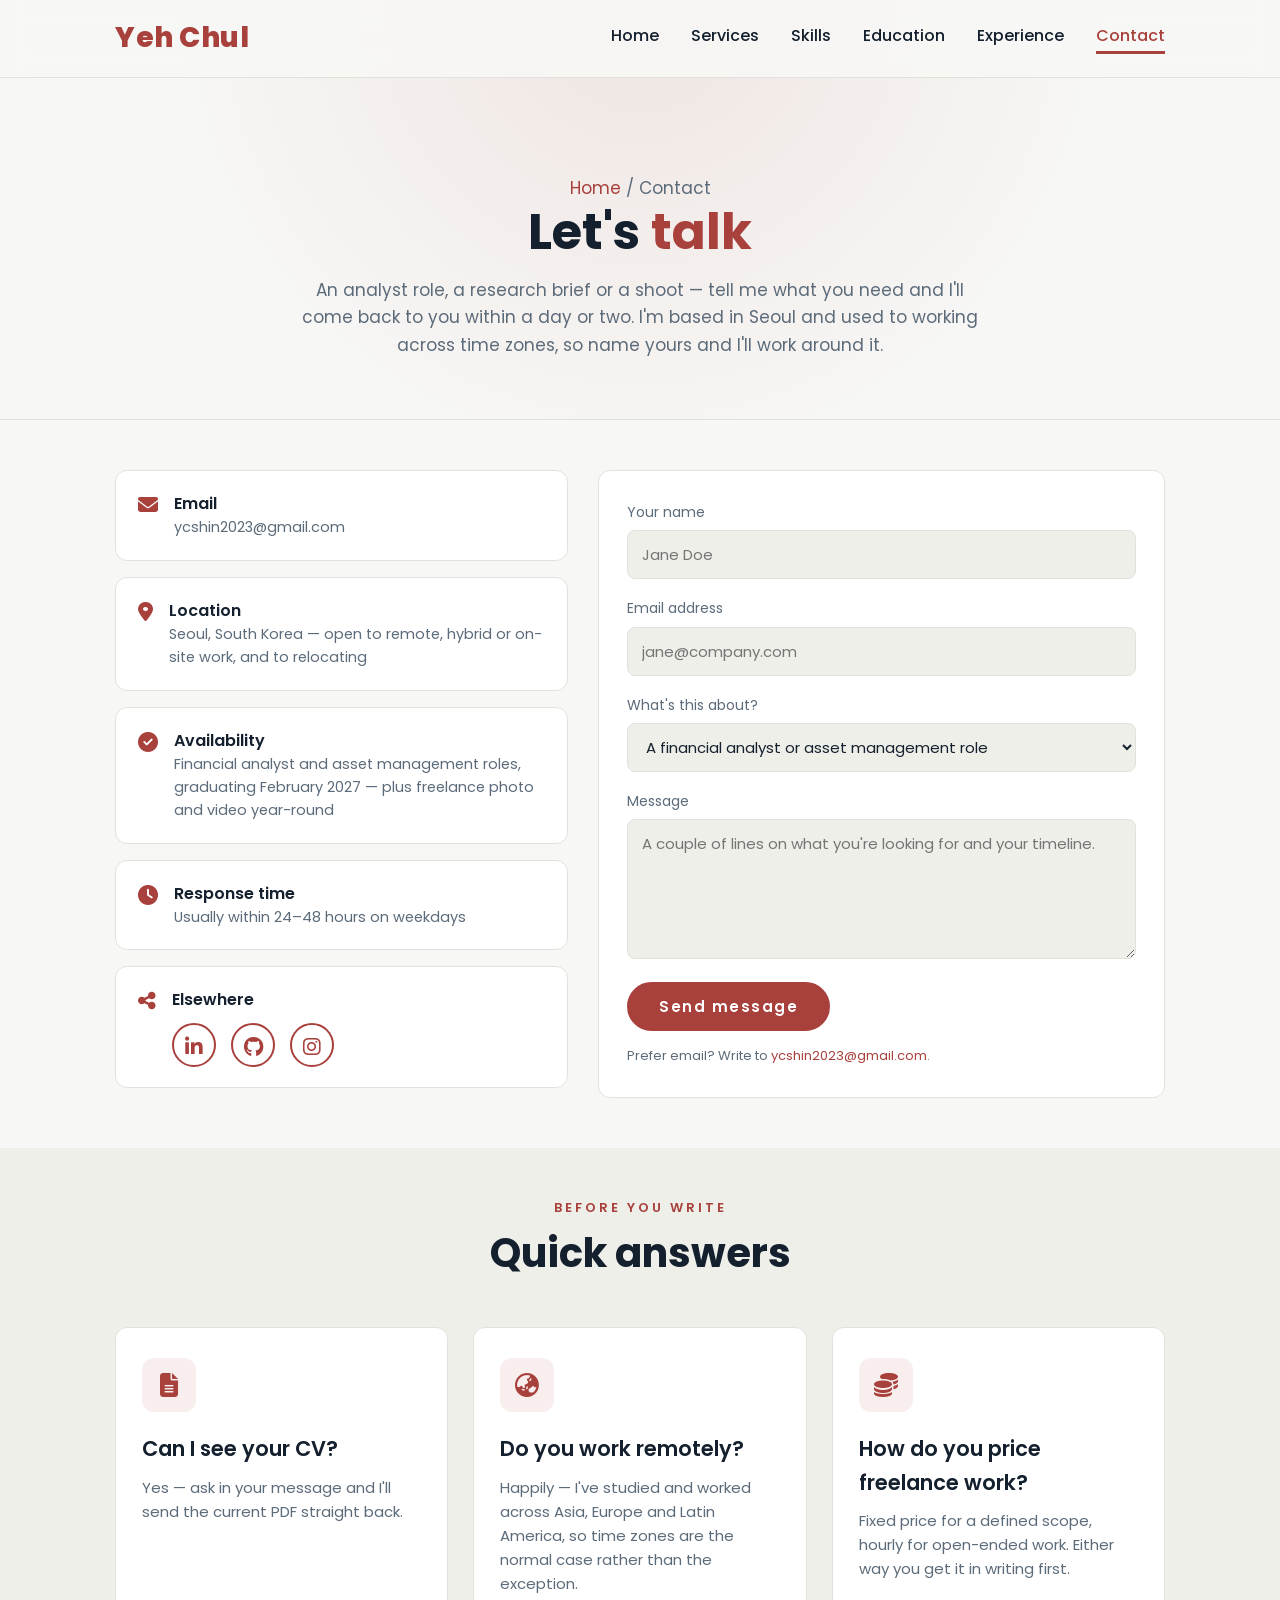
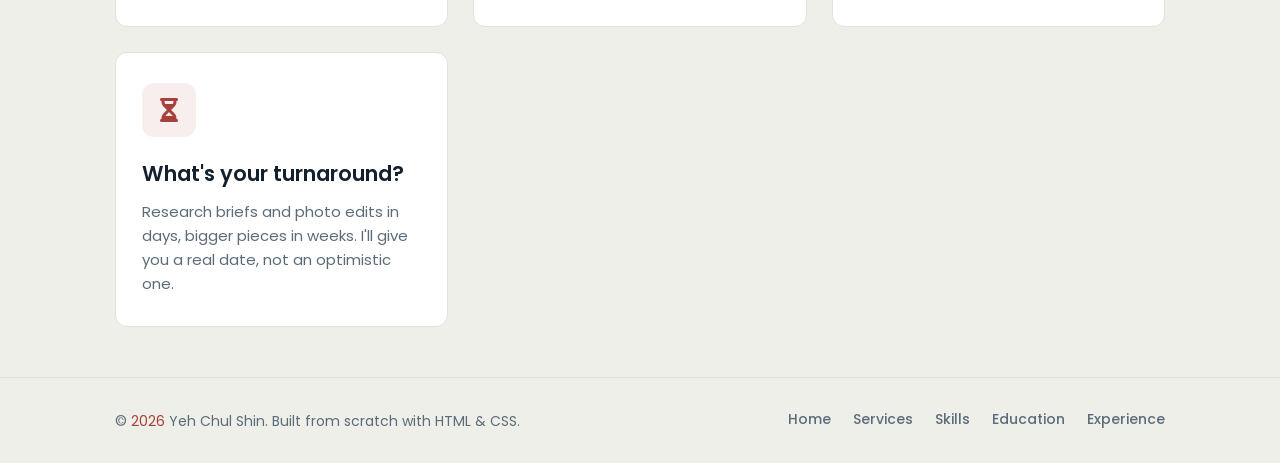
==== commit 2762e6a7: "Point the Instagram links at the real profile Both social rows linked to instagram.com rather than a" ====
--- a/contact.html
+++ b/contact.html
@@ -42,9 +42,8 @@
     <div class="contact-wrap">
 
       <!-- ===== Contact details =====
-           EDIT ME: the Instagram link still points at instagram.com - swap in
-           your own profile. Your phone number is on the CV but deliberately
-           left off a public page; add it here if you want it reachable. -->
+           Your phone number is on the CV but deliberately left off this
+           public page; add it here if you want it reachable. -->
       <div class="contact-info">
         <div class="info-item reveal">
           <i class="fa-solid fa-envelope"></i>
@@ -85,7 +84,7 @@
             <div class="social-icons" style="margin: 1rem 0 0;">
               <a href="https://www.linkedin.com/in/yeh-chul-shin" target="_blank" rel="noopener" aria-label="LinkedIn"><i class="fa-brands fa-linkedin-in"></i></a>
               <a href="https://github.com/ycshin2023" target="_blank" rel="noopener" aria-label="GitHub"><i class="fa-brands fa-github"></i></a>
-              <a href="https://www.instagram.com/" target="_blank" rel="noopener" aria-label="Instagram"><i class="fa-brands fa-instagram"></i></a>
+              <a href="https://www.instagram.com/i.am.chul/" target="_blank" rel="noopener" aria-label="Instagram"><i class="fa-brands fa-instagram"></i></a>
             </div>
           </div>
         </div>
--- a/style.css
+++ b/style.css
@@ -4,17 +4,19 @@
    Design tokens
    ============================================================ */
 :root {
-  --accent: #b74b4b;
-  --accent-light: #d96a6a;
-  --accent-soft: rgba(183, 75, 75, 0.12);
-  --bg: #0a0a0a;
-  --surface: #121212;
-  --surface-2: #181818;
-  --line: rgba(183, 75, 75, 0.22);
-  --text: #ececec;
-  --muted: #a3a3a3;
+  --accent: #a8403c;
+  --accent-light: #c4564f;
+  --accent-soft: rgba(168, 64, 60, 0.09);
+  --accent-ink: #ffffff;
+  --bg: #f7f7f5;
+  --surface: #efefe9;
+  --surface-2: #ffffff;
+  --line: #e2e2dc;
+  --line-accent: rgba(168, 64, 60, 0.28);
+  --text: #14202e;
+  --muted: #5c6b7a;
   --radius: 1.2rem;
-  --shadow: 0 1rem 3rem rgba(0, 0, 0, 0.55);
+  --shadow: 0 1px 2px rgba(20, 32, 46, 0.06), 0 1.2rem 2.8rem rgba(20, 32, 46, 0.10);
 }
 
 * {
@@ -43,7 +45,7 @@
 
 ::selection {
   background-color: var(--accent);
-  color: #000;
+  color: var(--accent-ink);
 }
 
 img {
@@ -64,9 +66,9 @@
   left: 0;
   width: 100%;
   padding: 1.6rem 9%;
-  background-color: rgba(10, 10, 10, 0.85);
+  background-color: rgba(247, 247, 245, 0.88);
   backdrop-filter: blur(12px);
-  border-bottom: 1px solid rgba(255, 255, 255, 0.06);
+  border-bottom: 1px solid var(--line);
   display: flex;
   justify-content: space-between;
   align-items: center;
@@ -185,13 +187,13 @@
 .btn:hover {
   transform: translateY(-3px);
   background-color: var(--accent);
-  color: #000;
-  box-shadow: 0 0 2.5rem rgba(183, 75, 75, 0.45);
+  color: var(--accent-ink);
+  box-shadow: 0 0.6rem 1.8rem rgba(168, 64, 60, 0.28);
 }
 
 .btn.solid {
   background-color: var(--accent);
-  color: #000;
+  color: var(--accent-ink);
 }
 
 .btn.solid:hover {
@@ -243,13 +245,13 @@
   object-fit: cover;
   border-radius: 50%;
   border: 3px solid var(--accent);
-  box-shadow: 0 0 3.5rem rgba(183, 75, 75, 0.35);
+  box-shadow: 0 1.2rem 3rem rgba(20, 32, 46, 0.14);
   transition: 0.3s ease;
 }
 
 .home-img img:hover {
   transform: scale(1.03);
-  box-shadow: 0 0 5rem rgba(183, 75, 75, 0.6);
+  box-shadow: 0 1.8rem 4rem rgba(168, 64, 60, 0.26);
 }
 
 .social-icons {
@@ -272,10 +274,10 @@
 }
 
 .social-icons a:hover {
-  color: #000;
+  color: var(--accent-ink);
   transform: translateY(-5px);
   background-color: var(--accent);
-  box-shadow: 0 0 2rem rgba(183, 75, 75, 0.5);
+  box-shadow: 0 0.5rem 1.4rem rgba(168, 64, 60, 0.3);
 }
 
 /* Rotating job title */
@@ -326,9 +328,9 @@
 
 @keyframes words {
   0%, 25%   { content: "Business Student"; }
-  26%, 50%  { content: "Research Assistant"; }
-  51%, 75%  { content: "Founder"; }
-  76%, 100% { content: "Photographer"; }
+  26%, 50%  { content: "Financial Analyst"; }
+  51%, 75%  { content: "Research Assistant"; }
+  76%, 100% { content: "Video Editor"; }
 }
 
 /* ============================================================
@@ -340,7 +342,7 @@
   gap: 2rem;
   padding: 4rem 9%;
   background-color: var(--surface);
-  border-block: 1px solid rgba(255, 255, 255, 0.05);
+  border-block: 1px solid var(--line);
 }
 
 .stat {
@@ -368,9 +370,9 @@
   padding: 16rem 9% 6rem;
   text-align: center;
   background:
-    radial-gradient(circle at 50% 0%, rgba(183, 75, 75, 0.18), transparent 60%),
+    radial-gradient(circle at 50% 0%, rgba(168, 64, 60, 0.10), transparent 62%),
     var(--bg);
-  border-bottom: 1px solid rgba(255, 255, 255, 0.05);
+  border-bottom: 1px solid var(--line);
 }
 
 .page-hero h1 {
@@ -411,7 +413,7 @@
 
 .card {
   background-color: var(--surface-2);
-  border: 1px solid rgba(255, 255, 255, 0.06);
+  border: 1px solid var(--line);
   border-radius: var(--radius);
   padding: 3rem 2.6rem;
   transition: 0.3s ease;
@@ -509,7 +511,7 @@
    ============================================================ */
 .skill-block {
   background-color: var(--surface-2);
-  border: 1px solid rgba(255, 255, 255, 0.06);
+  border: 1px solid var(--line);
   border-radius: var(--radius);
   padding: 3rem 2.6rem;
 }
@@ -546,7 +548,7 @@
 .bar {
   height: 0.8rem;
   border-radius: 1rem;
-  background-color: rgba(255, 255, 255, 0.08);
+  background-color: #e6e6e0;
   overflow: hidden;
 }
 
@@ -569,7 +571,7 @@
   font-size: 1.4rem;
   padding: 0.7rem 1.6rem;
   border-radius: 4rem;
-  border: 1px solid var(--line);
+  border: 1px solid var(--line-accent);
   background-color: var(--accent-soft);
   color: var(--text);
   transition: 0.3s ease;
@@ -577,7 +579,7 @@
 
 .tag:hover {
   background-color: var(--accent);
-  color: #000;
+  color: var(--accent-ink);
   transform: translateY(-3px);
 }
 
@@ -598,13 +600,13 @@
   top: 0.8rem;
   bottom: 0.8rem;
   width: 2px;
-  background: linear-gradient(180deg, var(--accent), rgba(183, 75, 75, 0.1));
+  background: linear-gradient(180deg, var(--accent), rgba(168, 64, 60, 0.12));
 }
 
 .timeline-item {
   position: relative;
   background-color: var(--surface-2);
-  border: 1px solid rgba(255, 255, 255, 0.06);
+  border: 1px solid var(--line);
   border-radius: var(--radius);
   padding: 2.6rem 2.6rem;
   margin-bottom: 2.5rem;
@@ -647,7 +649,7 @@
 
 .timeline-item .org {
   font-size: 1.5rem;
-  color: var(--accent-light);
+  color: var(--accent);
   margin-bottom: 1.2rem;
 }
 
@@ -688,7 +690,7 @@
   font-size: 1.25rem;
   padding: 0.4rem 1.2rem;
   border-radius: 4rem;
-  border: 1px solid var(--line);
+  border: 1px solid var(--line-accent);
   color: var(--muted);
 }
 
@@ -714,7 +716,7 @@
   gap: 1.6rem;
   align-items: flex-start;
   background-color: var(--surface-2);
-  border: 1px solid rgba(255, 255, 255, 0.06);
+  border: 1px solid var(--line);
   border-radius: var(--radius);
   padding: 2rem 2.2rem;
   transition: 0.3s ease;
@@ -748,7 +750,7 @@
 
 form {
   background-color: var(--surface-2);
-  border: 1px solid rgba(255, 255, 255, 0.06);
+  border: 1px solid var(--line);
   border-radius: var(--radius);
   padding: 3rem 2.8rem;
 }
@@ -771,7 +773,7 @@
   font-size: 1.5rem;
   color: var(--text);
   background-color: var(--surface);
-  border: 1px solid rgba(255, 255, 255, 0.1);
+  border: 1px solid var(--line);
   border-radius: 0.8rem;
   padding: 1.2rem 1.4rem;
   transition: 0.3s ease;
@@ -803,7 +805,7 @@
 
 .form-status.show {
   display: block;
-  color: var(--accent-light);
+  color: var(--accent);
 }
 
 /* ============================================================
@@ -812,7 +814,7 @@
 .cta {
   text-align: center;
   background:
-    radial-gradient(circle at 50% 100%, rgba(183, 75, 75, 0.18), transparent 60%),
+    radial-gradient(circle at 50% 100%, rgba(168, 64, 60, 0.10), transparent 62%),
     var(--bg);
 }
 
@@ -835,7 +837,7 @@
 footer {
   padding: 3rem 9%;
   background-color: var(--surface);
-  border-top: 1px solid rgba(255, 255, 255, 0.06);
+  border-top: 1px solid var(--line);
   display: flex;
   flex-wrap: wrap;
   gap: 1.5rem;
@@ -907,7 +909,7 @@
     width: 55%;
     min-width: 24rem;
     padding: 2rem 2.5rem;
-    background-color: #161616;
+    background-color: var(--surface-2);
     border-left: 3px solid var(--accent);
     border-bottom: 3px solid var(--accent);
     border-bottom-left-radius: 2rem;
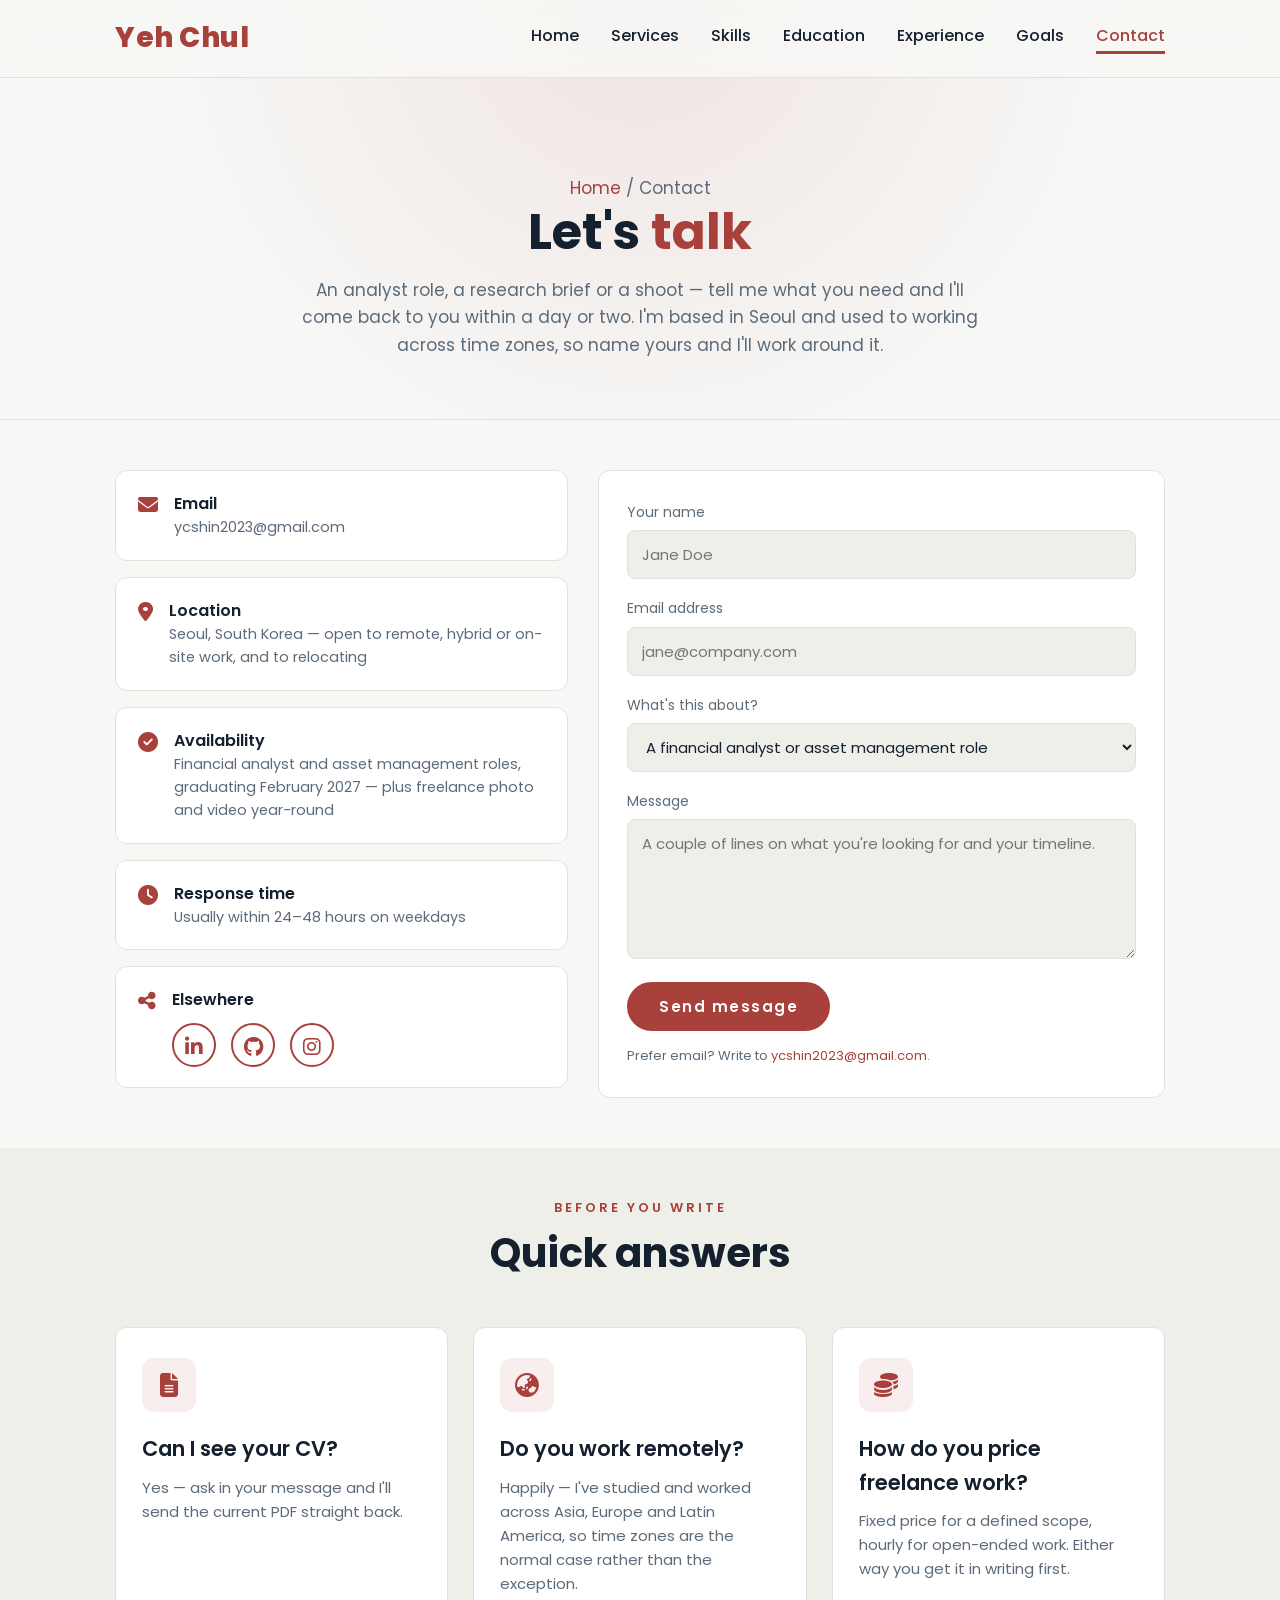
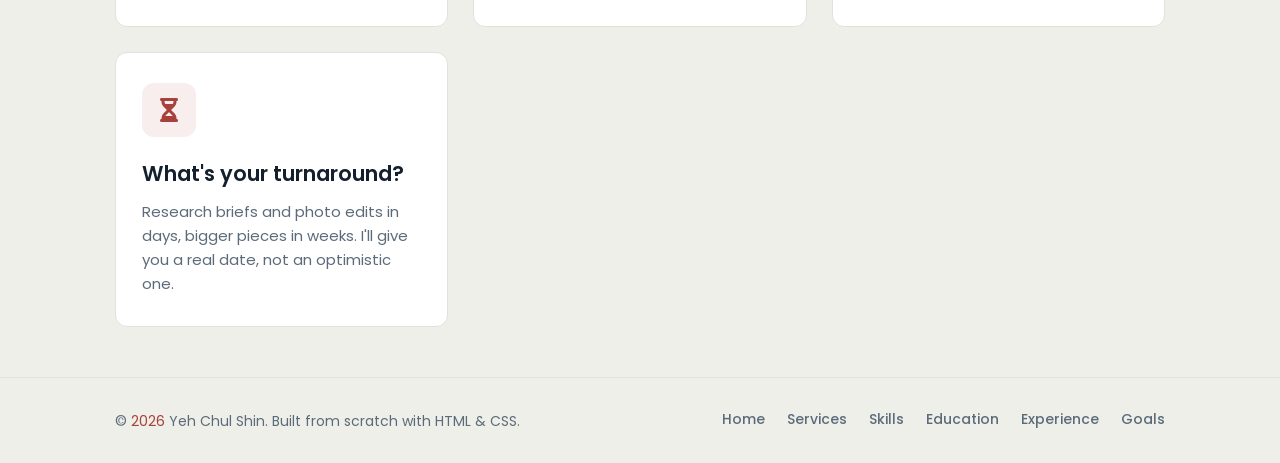
==== commit 5c1dbe49: "Add a goals page; trim Perday, Power BI, R and the PR skill group Removals, as requested: - Perday c" ====
--- a/contact.html
+++ b/contact.html
@@ -5,6 +5,24 @@
   <meta name="viewport" content="width=device-width, initial-scale=1.0">
   <meta name="description" content="Get in touch with Yeh Chul Shin — financial analyst and asset management roles, research briefs and photography bookings.">
   <title>Contact | Yeh Chul Shin</title>
+  <link rel="canonical" href="https://ycshin2023.github.io/contact.html">
+  <link rel="icon" href="favicon.svg" type="image/svg+xml">
+
+  <!-- Link preview, for when the URL is pasted into LinkedIn, an email
+       or an application form. og:image must be an absolute URL. -->
+  <meta property="og:type" content="website">
+  <meta property="og:site_name" content="Yeh Chul Shin">
+  <meta property="og:url" content="https://ycshin2023.github.io/contact.html">
+  <meta property="og:title" content="Contact | Yeh Chul Shin">
+  <meta property="og:description" content="Get in touch with Yeh Chul Shin — financial analyst and asset management roles, research briefs and photography bookings.">
+  <meta property="og:image" content="https://ycshin2023.github.io/og-image.jpg">
+  <meta property="og:image:width" content="1200">
+  <meta property="og:image:height" content="630">
+  <meta property="og:image:alt" content="Yeh Chul Shin — financial analyst and asset management">
+  <meta name="twitter:card" content="summary_large_image">
+  <meta name="twitter:title" content="Contact | Yeh Chul Shin">
+  <meta name="twitter:description" content="Get in touch with Yeh Chul Shin — financial analyst and asset management roles, research briefs and photography bookings.">
+  <meta name="twitter:image" content="https://ycshin2023.github.io/og-image.jpg">
   <link rel="stylesheet" href="style.css">
   <link rel="stylesheet" href="https://cdnjs.cloudflare.com/ajax/libs/font-awesome/6.5.2/css/all.min.css">
   <!-- Flags that JS is alive so the scroll-reveal styles can apply. -->
@@ -23,6 +41,7 @@
       <a href="skills.html">Skills</a>
       <a href="education.html">Education</a>
       <a href="experience.html">Experience</a>
+      <a href="goals.html">Goals</a>
       <a href="contact.html" class="active">Contact</a>
     </nav>
   </header>
@@ -41,9 +60,7 @@
   <section>
     <div class="contact-wrap">
 
-      <!-- ===== Contact details =====
-           Your phone number is on the CV but deliberately left off this
-           public page; add it here if you want it reachable. -->
+      <!-- ===== Contact details ===== -->
       <div class="contact-info">
         <div class="info-item reveal">
           <i class="fa-solid fa-envelope"></i>
@@ -90,10 +107,7 @@
         </div>
       </div>
 
-      <!-- ===== Form =====
-           No back end yet: submitting opens the visitor's mail client.
-           To collect submissions properly, create a free Formspree form and
-           replace the two commented attributes on <form> below. -->
+      <!-- ===== Form ===== -->
       <form id="contact-form" class="reveal">
         <!-- action="https://formspree.io/f/YOUR_FORM_ID" method="POST" -->
         <div class="field">
@@ -176,6 +190,7 @@
       <a href="skills.html">Skills</a>
       <a href="education.html">Education</a>
       <a href="experience.html">Experience</a>
+      <a href="goals.html">Goals</a>
     </nav>
   </footer>
 
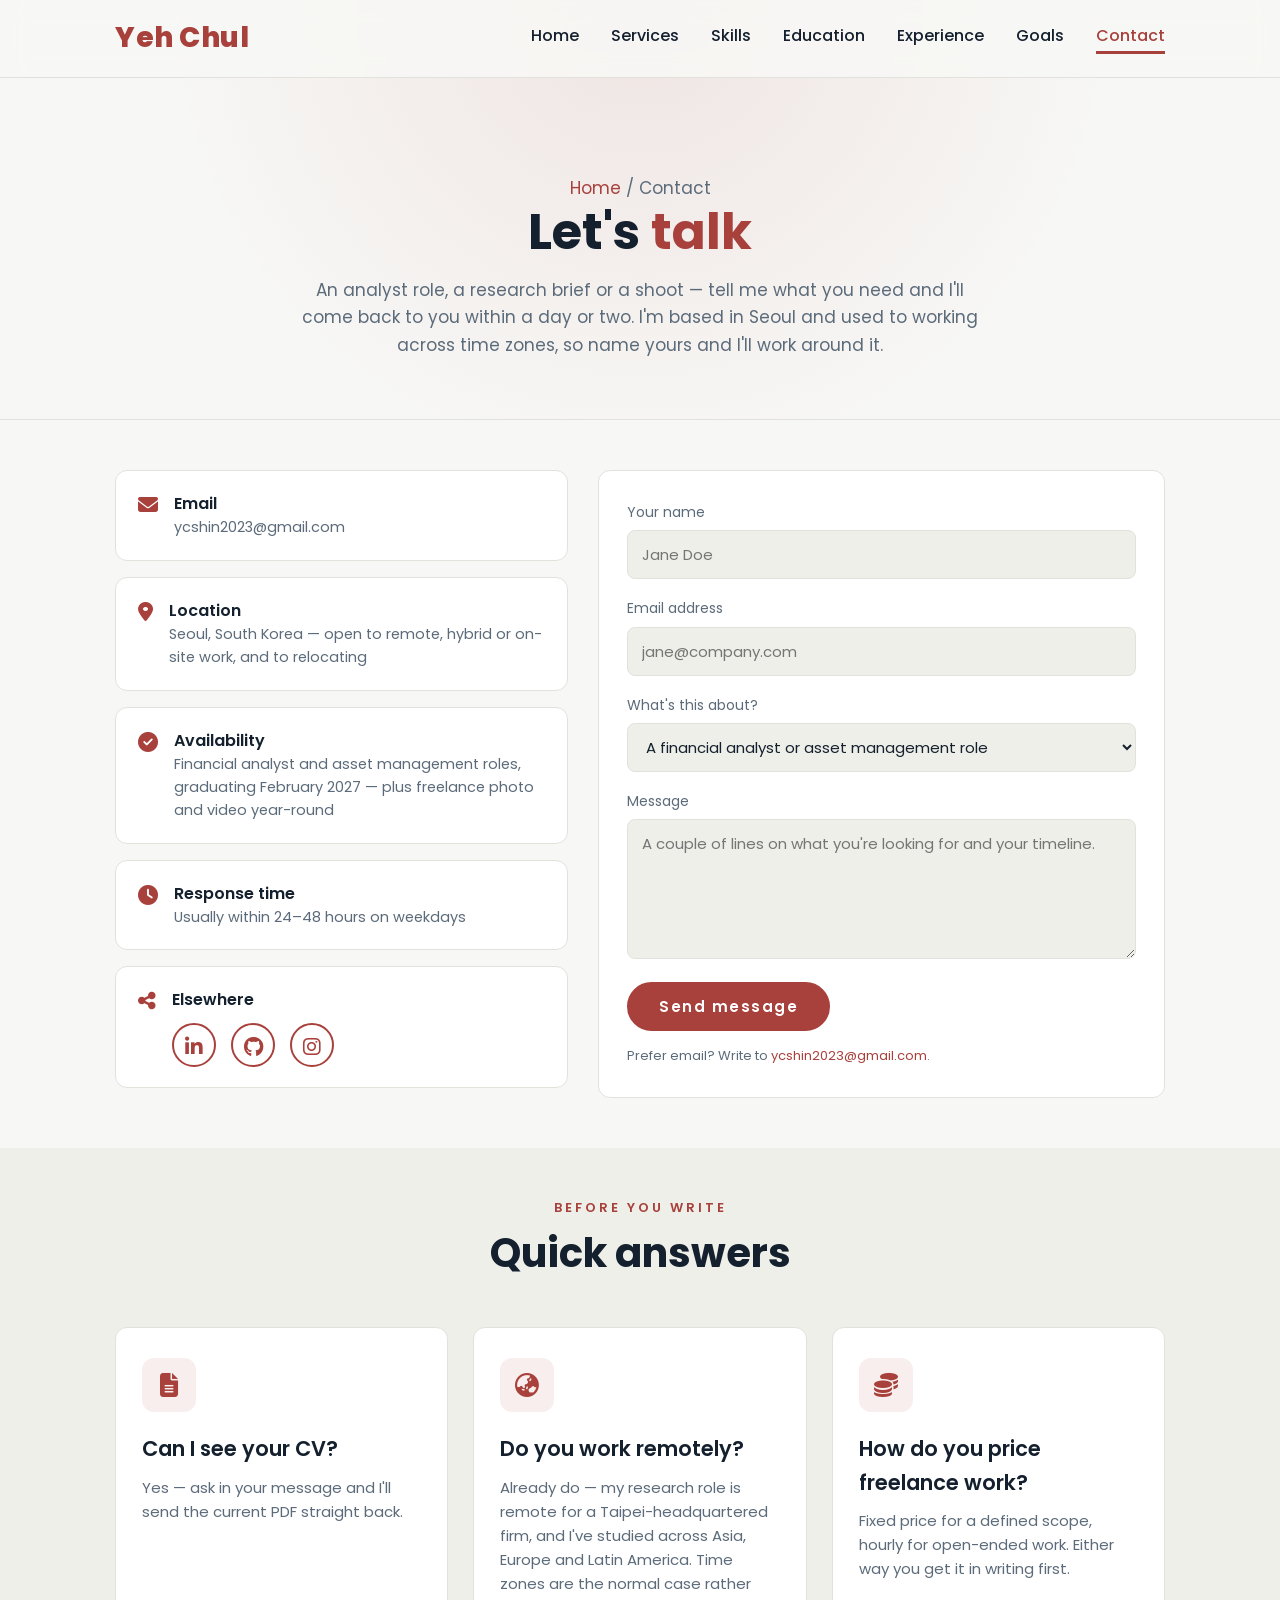
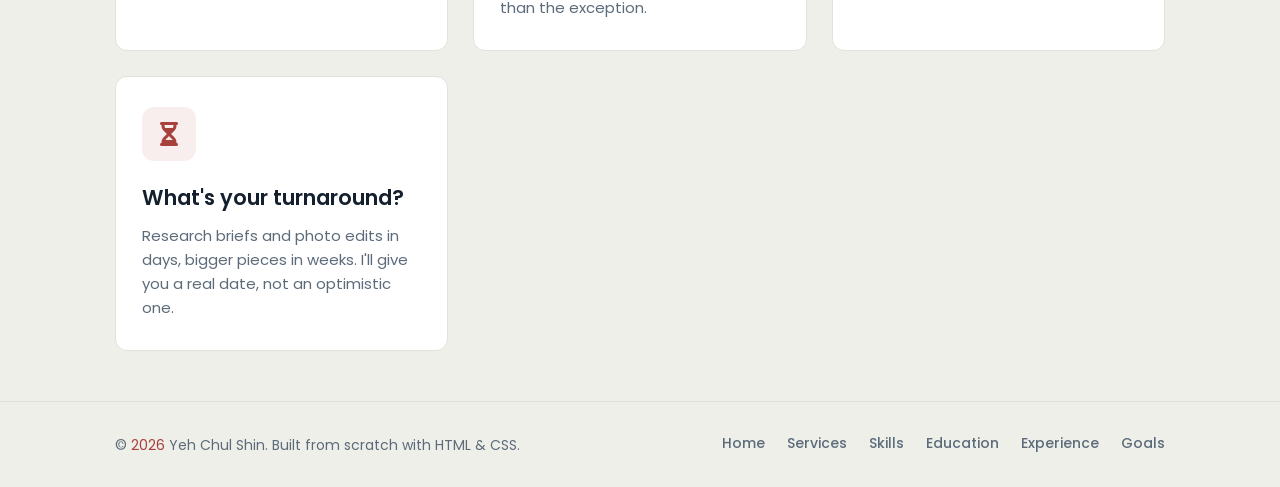
==== commit a78495d0: "Say the ViewTrade role is remote The employer is in Taipei and he has never been there: the role was" ====
--- a/contact.html
+++ b/contact.html
@@ -167,7 +167,7 @@
       <div class="card reveal">
         <div class="icon"><i class="fa-solid fa-earth-asia"></i></div>
         <h3>Do you work remotely?</h3>
-        <p>Happily &mdash; I've studied and worked across Asia, Europe and Latin America, so time zones are the normal case rather than the exception.</p>
+        <p>Already do &mdash; my research role is remote for a Taipei-headquartered firm, and I've studied across Asia, Europe and Latin America. Time zones are the normal case rather than the exception.</p>
       </div>
       <div class="card reveal">
         <div class="icon"><i class="fa-solid fa-coins"></i></div>
